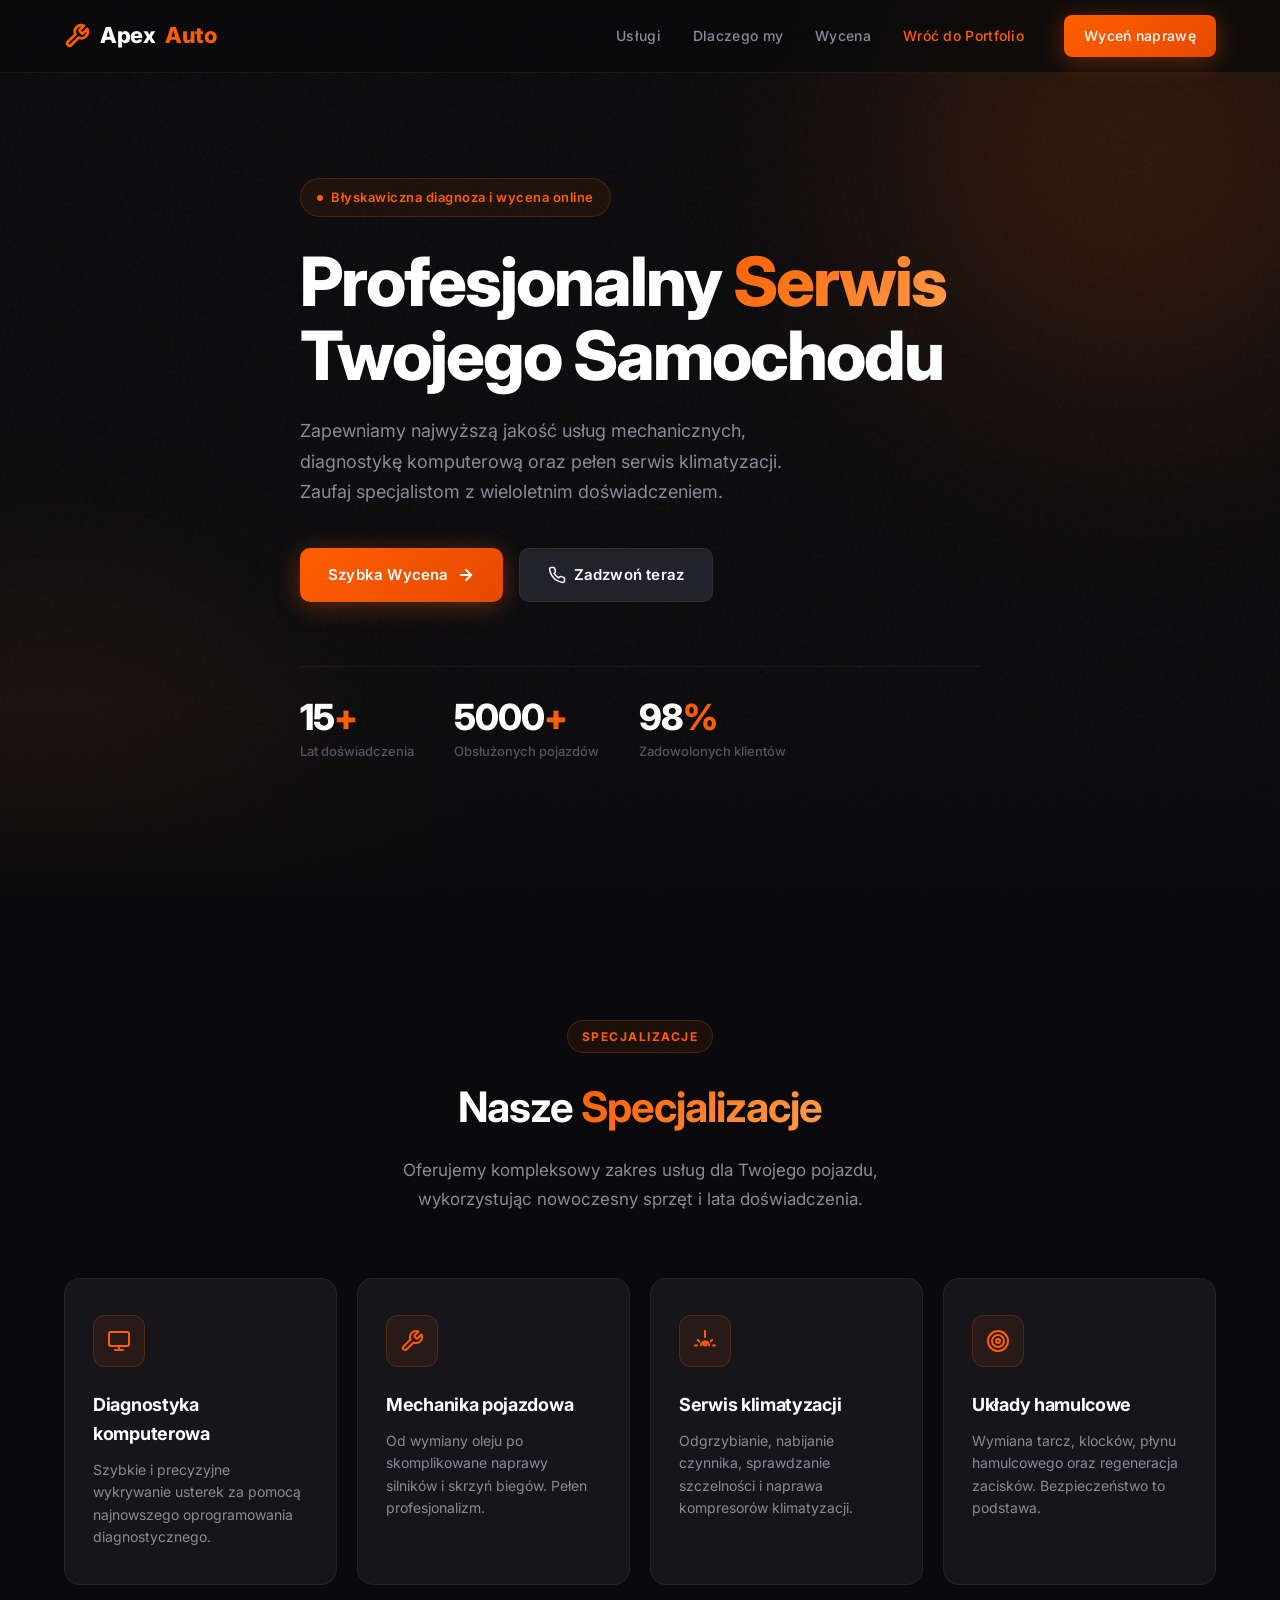
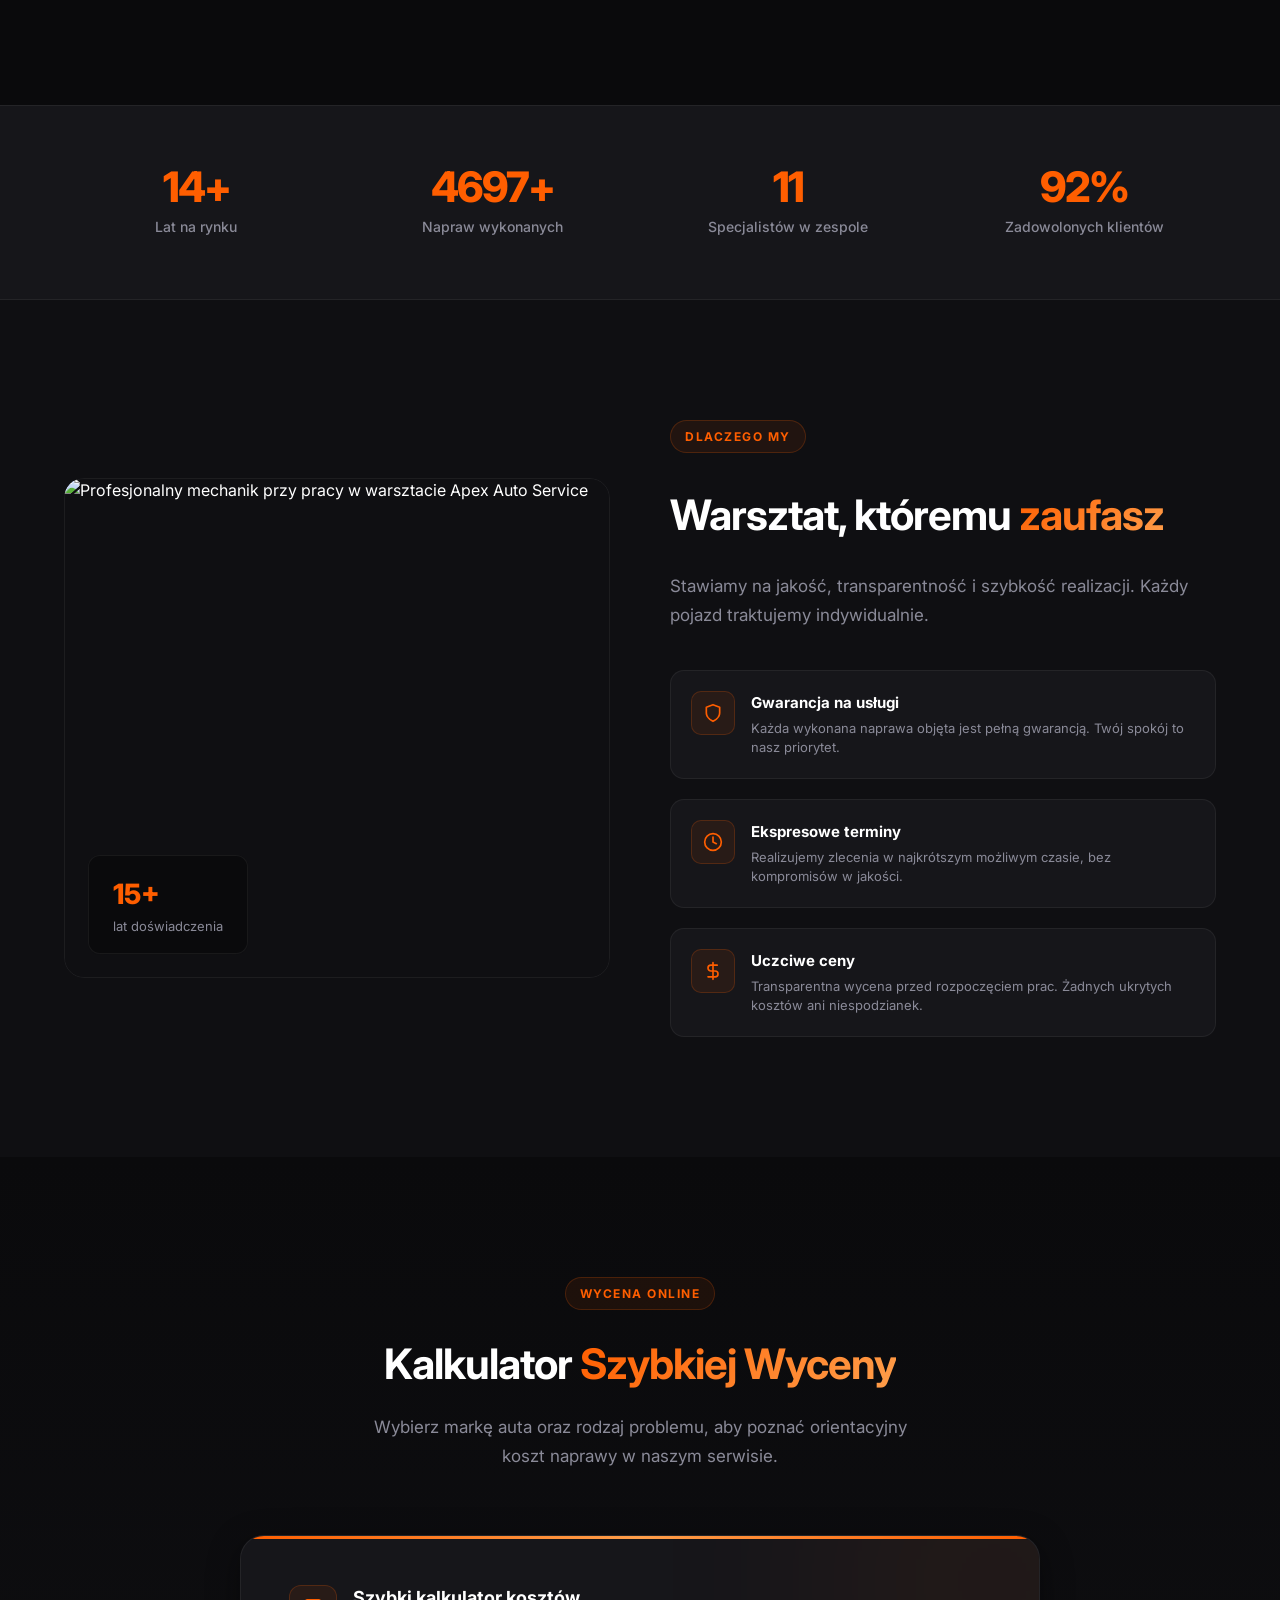
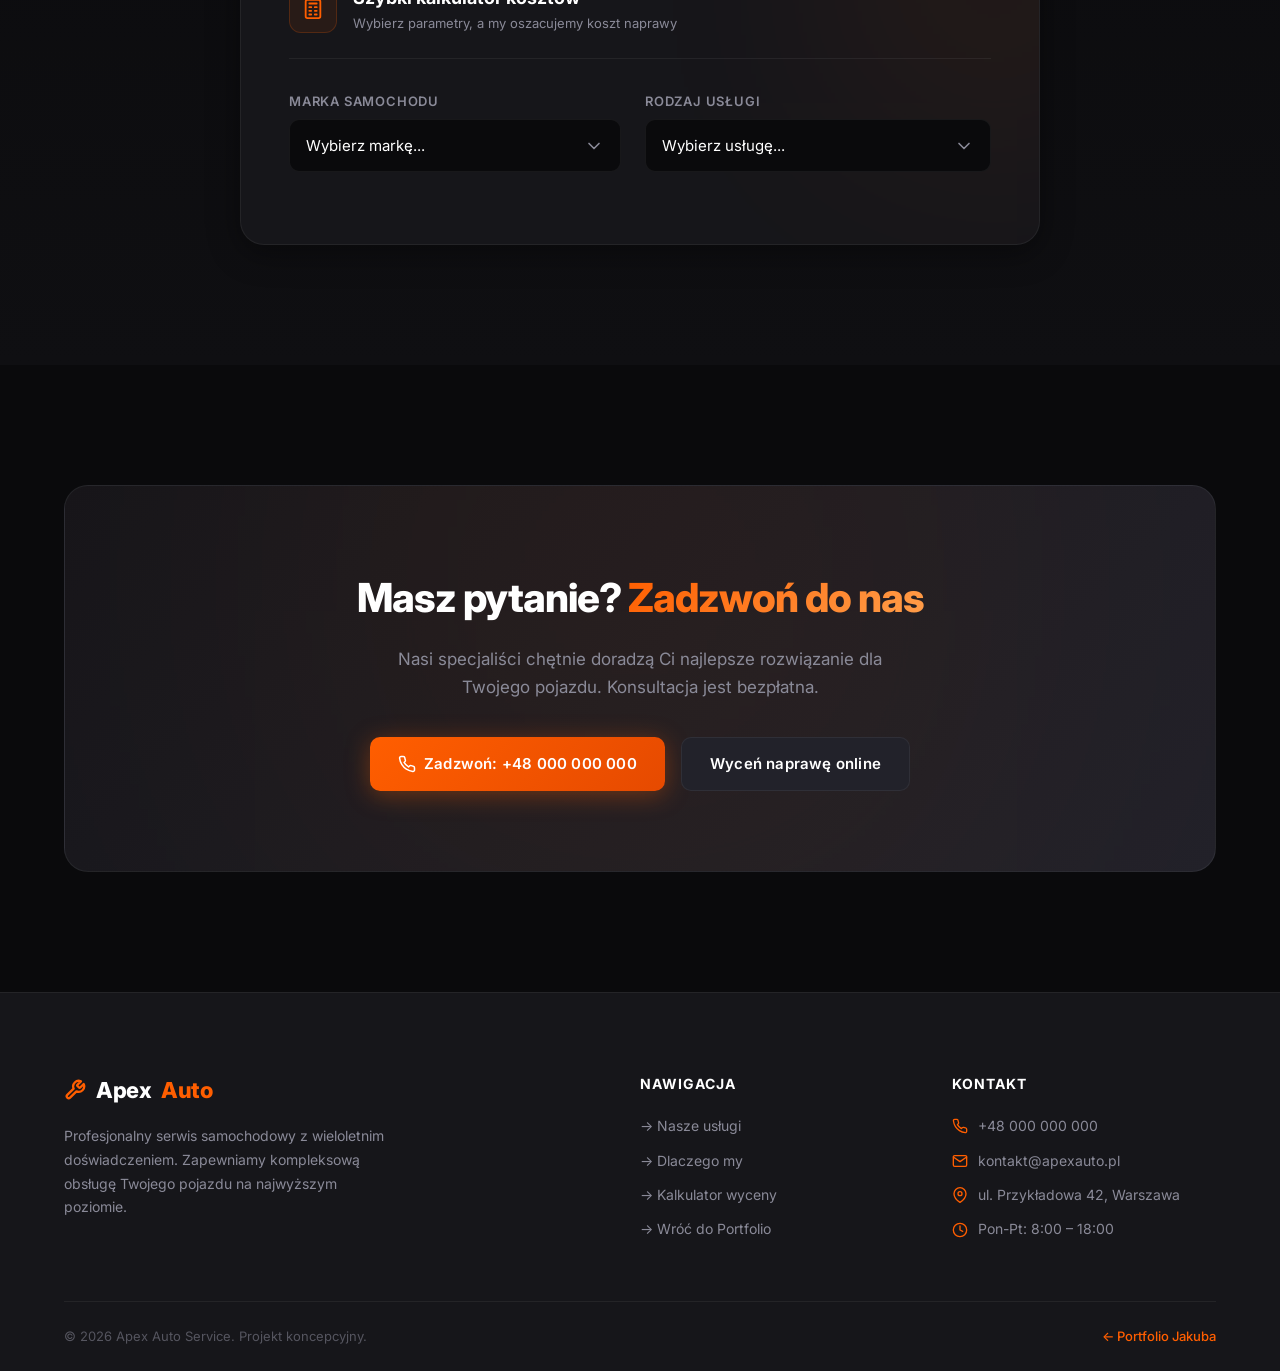
==== apex-auto.html @ ac038659 "perf: fast image loading and scripts optimization" ====
<!DOCTYPE html>
<html lang="pl">
<head>
    <meta charset="UTF-8">
    <meta name="viewport" content="width=device-width, initial-scale=1.0">
    <meta name="description" content="Apex Auto Service — profesjonalny warsztat samochodowy. Diagnostyka komputerowa, mechanika pojazdowa, serwis klimatyzacji i układy hamulcowe. Szybka wycena online.">
    <title>Apex Auto Service | Profesjonalny Serwis Samochodowy</title>
    <link rel="preconnect" href="https://fonts.googleapis.com">
    <link rel="preconnect" href="https://fonts.gstatic.com" crossorigin>
    <link href="https://fonts.googleapis.com/css2?family=Inter:wght@300;400;500;600;700;800&display=swap" rel="stylesheet">
    <style>
        :root {
            --bg-color: #0a0a0c;
            --bg-elevated: #0f0f12;
            --surface-color: #16161a;
            --surface-light: #22222a;
            --surface-lighter: #2a2a34;
            --text-primary: #ffffff;
            --text-secondary: #8a8a98;
            --text-muted: #55555f;
            --accent-color: #ff5e00;
            --accent-hover: #ff7c33;
            --accent-glow: rgba(255, 94, 0, 0.35);
            --accent-subtle: rgba(255, 94, 0, 0.08);
            --accent-border: rgba(255, 94, 0, 0.2);
            --border-color: rgba(255, 255, 255, 0.06);
            --border-hover: rgba(255, 255, 255, 0.12);
            --font-main: 'Inter', sans-serif;
            --transition: all 0.35s cubic-bezier(0.4, 0, 0.2, 1);
            --transition-fast: all 0.2s ease;
            --shadow-card: 0 8px 32px rgba(0,0,0,0.4);
            --shadow-glow: 0 4px 24px var(--accent-glow);
        }

        * {
            margin: 0;
            padding: 0;
            box-sizing: border-box;
        }

        html {
            scroll-behavior: smooth;
        }

        body {
            font-family: var(--font-main);
            background-color: var(--bg-color);
            color: var(--text-primary);
            line-height: 1.6;
            overflow-x: hidden;
        }

        .container {
            max-width: 1200px;
            margin: 0 auto;
            padding: 0 24px;
        }

        /* ═══ NAVIGATION ═══ */
        header {
            position: fixed;
            top: 0;
            left: 0;
            width: 100%;
            padding: 0;
            background: rgba(10, 10, 12, 0.8);
            backdrop-filter: blur(20px);
            -webkit-backdrop-filter: blur(20px);
            z-index: 100;
            border-bottom: 1px solid var(--border-color);
            transition: var(--transition);
        }

        header.scrolled {
            background: rgba(10, 10, 12, 0.95);
            box-shadow: 0 4px 30px rgba(0,0,0,0.3);
        }

        .nav-inner {
            display: flex;
            justify-content: space-between;
            align-items: center;
            height: 72px;
        }

        .logo {
            font-size: 22px;
            font-weight: 800;
            color: var(--text-primary);
            text-decoration: none;
            display: flex;
            align-items: center;
            gap: 10px;
            letter-spacing: -0.5px;
        }
        
        .logo span {
            color: var(--accent-color);
        }

        .nav-links {
            display: flex;
            align-items: center;
            gap: 32px;
            list-style: none;
        }

        .nav-links a {
            text-decoration: none;
            color: var(--text-secondary);
            font-size: 14px;
            font-weight: 500;
            letter-spacing: 0.3px;
            transition: var(--transition-fast);
            position: relative;
        }

        .nav-links a::after {
            content: '';
            position: absolute;
            bottom: -4px;
            left: 0;
            width: 0;
            height: 2px;
            background: var(--accent-color);
            transition: var(--transition-fast);
        }

        .nav-links a:hover {
            color: var(--text-primary);
        }

        .nav-links a:hover::after {
            width: 100%;
        }

        .nav-links .nav-cta {
            color: var(--text-primary);
        }

        .nav-cta-wrap {
            margin-left: 8px;
        }

        /* Hamburger */
        .nav-burger {
            display: none;
            flex-direction: column;
            gap: 5px;
            background: none;
            border: none;
            cursor: pointer;
            padding: 8px;
            z-index: 200;
        }

        .nav-burger span {
            display: block;
            width: 24px;
            height: 2px;
            background: var(--text-primary);
            transition: var(--transition);
            border-radius: 2px;
        }

        .nav-burger.active span:nth-child(1) {
            transform: rotate(45deg) translate(5px, 5px);
        }
        .nav-burger.active span:nth-child(2) {
            opacity: 0;
        }
        .nav-burger.active span:nth-child(3) {
            transform: rotate(-45deg) translate(5px, -5px);
        }

        /* Mobile menu */
        .mobile-menu {
            position: fixed;
            top: 0;
            right: -100%;
            width: 100%;
            height: 100vh;
            background: rgba(10, 10, 12, 0.98);
            backdrop-filter: blur(20px);
            z-index: 150;
            display: flex;
            align-items: center;
            justify-content: center;
            transition: right 0.4s cubic-bezier(0.4, 0, 0.2, 1);
        }

        .mobile-menu.active {
            right: 0;
        }

        .mobile-menu__links {
            list-style: none;
            text-align: center;
            display: flex;
            flex-direction: column;
            gap: 32px;
        }

        .mobile-menu__links a {
            text-decoration: none;
            color: var(--text-primary);
            font-size: 28px;
            font-weight: 600;
            letter-spacing: -0.5px;
            transition: var(--transition-fast);
        }

        .mobile-menu__links a:hover {
            color: var(--accent-color);
        }

        .mobile-menu__links .nav-back {
            font-size: 16px;
            color: var(--accent-color);
            font-weight: 500;
        }

        /* ═══ BUTTONS ═══ */
        .btn {
            display: inline-flex;
            align-items: center;
            justify-content: center;
            padding: 14px 28px;
            font-weight: 600;
            font-size: 15px;
            border-radius: 10px;
            text-decoration: none;
            transition: var(--transition);
            cursor: pointer;
            border: none;
            gap: 8px;
            font-family: var(--font-main);
            letter-spacing: 0.2px;
        }

        .btn-primary {
            background: linear-gradient(135deg, var(--accent-color) 0%, #e64a00 100%);
            color: #fff;
            box-shadow: var(--shadow-glow);
        }

        .btn-primary:hover {
            background: linear-gradient(135deg, var(--accent-hover) 0%, var(--accent-color) 100%);
            transform: translateY(-3px);
            box-shadow: 0 8px 32px var(--accent-glow);
        }

        .btn-secondary {
            background: var(--surface-light);
            color: var(--text-primary);
            border: 1px solid var(--border-color);
        }

        .btn-secondary:hover {
            background: var(--surface-lighter);
            border-color: var(--border-hover);
            transform: translateY(-2px);
        }

        .btn-sm {
            padding: 10px 20px;
            font-size: 13px;
            border-radius: 8px;
        }

        /* ═══ HERO SECTION ═══ */
        .hero {
            position: relative;
            padding: 160px 0 120px;
            min-height: 100vh;
            display: flex;
            align-items: center;
            overflow: hidden;
        }

        .hero-bg {
            position: absolute;
            inset: 0;
            background: url('https://images.unsplash.com/photo-1619642751034-765dfdf7c58e?q=80&w=1920&auto=format&fit=crop') center/cover no-repeat;
            z-index: 0;
        }

        .hero-bg::after {
            content: '';
            position: absolute;
            inset: 0;
            background: linear-gradient(135deg, rgba(10, 10, 12, 0.97) 0%, rgba(10, 10, 12, 0.75) 50%, rgba(10, 10, 12, 0.85) 100%);
        }

        .hero-noise {
            position: absolute;
            inset: 0;
            background-image: url("data:image/svg+xml,%3Csvg viewBox='0 0 256 256' xmlns='http://www.w3.org/2000/svg'%3E%3Cfilter id='noise'%3E%3CfeTurbulence type='fractalNoise' baseFrequency='0.9' numOctaves='4' stitchTiles='stitch'/%3E%3C/filter%3E%3Crect width='100%25' height='100%25' filter='url(%23noise)' opacity='0.03'/%3E%3C/svg%3E");
            z-index: 1;
            pointer-events: none;
        }

        .hero::after {
            content: '';
            position: absolute;
            bottom: 0;
            left: 0;
            width: 100%;
            height: 200px;
            background: linear-gradient(to top, var(--bg-color), transparent);
            z-index: 2;
        }

        .hero-glow {
            position: absolute;
            width: 500px;
            height: 500px;
            border-radius: 50%;
            filter: blur(120px);
            opacity: 0.15;
            z-index: 1;
            pointer-events: none;
        }

        .hero-glow--1 {
            background: var(--accent-color);
            top: -100px;
            right: -100px;
        }

        .hero-glow--2 {
            background: #ff8c42;
            bottom: -200px;
            left: -200px;
            opacity: 0.08;
        }

        .hero-content {
            position: relative;
            z-index: 3;
            max-width: 680px;
        }

        .hero-badge {
            display: inline-flex;
            align-items: center;
            gap: 8px;
            padding: 8px 16px;
            background: var(--accent-subtle);
            color: var(--accent-color);
            border: 1px solid var(--accent-border);
            border-radius: 100px;
            font-size: 13px;
            font-weight: 600;
            margin-bottom: 28px;
            letter-spacing: 0.5px;
        }

        .hero-badge-dot {
            width: 6px;
            height: 6px;
            background: var(--accent-color);
            border-radius: 50%;
            animation: pulse-dot 2s ease-in-out infinite;
        }

        @keyframes pulse-dot {
            0%, 100% { opacity: 1; box-shadow: 0 0 0 0 var(--accent-glow); }
            50% { opacity: 0.7; box-shadow: 0 0 0 6px transparent; }
        }

        .hero-title {
            font-size: clamp(42px, 5.5vw, 68px);
            font-weight: 800;
            line-height: 1.08;
            margin-bottom: 24px;
            letter-spacing: -2px;
        }

        .hero-title span {
            background: linear-gradient(135deg, var(--accent-color), #ff9e4a);
            -webkit-background-clip: text;
            -webkit-text-fill-color: transparent;
            background-clip: text;
        }

        .hero-desc {
            font-size: 18px;
            color: var(--text-secondary);
            margin-bottom: 40px;
            max-width: 520px;
            line-height: 1.7;
        }

        .hero-actions {
            display: flex;
            gap: 16px;
            flex-wrap: wrap;
        }

        .hero-stats {
            display: flex;
            gap: 40px;
            margin-top: 64px;
            padding-top: 32px;
            border-top: 1px solid var(--border-color);
        }

        .hero-stat {
            display: flex;
            flex-direction: column;
        }

        .hero-stat-number {
            font-size: 36px;
            font-weight: 800;
            color: var(--text-primary);
            letter-spacing: -1px;
            line-height: 1;
        }

        .hero-stat-number .accent {
            color: var(--accent-color);
        }

        .hero-stat-label {
            font-size: 13px;
            color: var(--text-muted);
            margin-top: 6px;
            font-weight: 500;
        }

        /* ═══ SECTION COMMON ═══ */
        .section {
            padding: 120px 0;
            position: relative;
        }

        .section-header {
            text-align: center;
            margin-bottom: 64px;
        }

        .section-tag {
            display: inline-block;
            padding: 6px 14px;
            background: var(--accent-subtle);
            color: var(--accent-color);
            border: 1px solid var(--accent-border);
            border-radius: 100px;
            font-size: 12px;
            font-weight: 700;
            letter-spacing: 1.5px;
            text-transform: uppercase;
            margin-bottom: 20px;
        }

        .section-title {
            font-size: clamp(28px, 3.5vw, 42px);
            font-weight: 700;
            margin-bottom: 16px;
            letter-spacing: -1px;
        }
        
        .section-title span {
            background: linear-gradient(135deg, var(--accent-color), #ff9e4a);
            -webkit-background-clip: text;
            -webkit-text-fill-color: transparent;
            background-clip: text;
        }

        .section-desc {
            color: var(--text-secondary);
            font-size: 17px;
            max-width: 560px;
            margin: 0 auto;
            line-height: 1.7;
        }

        /* ═══ SERVICES / SPECIALIZATIONS ═══ */
        .services {
            background: var(--bg-color);
        }

        .services-grid {
            display: grid;
            grid-template-columns: repeat(4, 1fr);
            gap: 20px;
        }

        .service-card {
            background: var(--surface-color);
            border: 1px solid var(--border-color);
            border-radius: 16px;
            padding: 36px 28px;
            transition: var(--transition);
            position: relative;
            overflow: hidden;
        }

        .service-card::before {
            content: '';
            position: absolute;
            top: 0;
            left: 0;
            width: 100%;
            height: 3px;
            background: linear-gradient(90deg, var(--accent-color), #ff9e4a);
            transform: scaleX(0);
            transform-origin: left;
            transition: var(--transition);
        }

        .service-card::after {
            content: '';
            position: absolute;
            top: -60px;
            right: -60px;
            width: 120px;
            height: 120px;
            background: var(--accent-color);
            filter: blur(80px);
            opacity: 0;
            transition: var(--transition);
        }

        .service-card:hover {
            transform: translateY(-6px);
            border-color: var(--accent-border);
            box-shadow: var(--shadow-card);
        }

        .service-card:hover::before {
            transform: scaleX(1);
        }

        .service-card:hover::after {
            opacity: 0.1;
        }

        .service-icon {
            width: 52px;
            height: 52px;
            background: var(--accent-subtle);
            border: 1px solid var(--accent-border);
            border-radius: 12px;
            display: flex;
            align-items: center;
            justify-content: center;
            margin-bottom: 24px;
            color: var(--accent-color);
            transition: var(--transition);
        }

        .service-card:hover .service-icon {
            background: var(--accent-color);
            color: #fff;
            border-color: var(--accent-color);
        }

        .service-card-title {
            font-size: 18px;
            font-weight: 700;
            margin-bottom: 10px;
            letter-spacing: -0.3px;
        }

        .service-card-desc {
            color: var(--text-secondary);
            font-size: 14px;
            line-height: 1.6;
        }

        /* ═══ WHY US / TRUST SECTION ═══ */
        .why-us {
            background: var(--bg-elevated);
        }

        .why-grid {
            display: grid;
            grid-template-columns: 1fr 1fr;
            gap: 60px;
            align-items: center;
        }

        .why-image {
            position: relative;
            border-radius: 20px;
            overflow: hidden;
        }

        .why-image img {
            width: 100%;
            height: 500px;
            object-fit: cover;
            border-radius: 20px;
            display: block;
        }

        .why-image::after {
            content: '';
            position: absolute;
            inset: 0;
            border-radius: 20px;
            border: 1px solid var(--border-color);
            pointer-events: none;
        }

        .why-image-badge {
            position: absolute;
            bottom: 24px;
            left: 24px;
            background: rgba(10, 10, 12, 0.85);
            backdrop-filter: blur(12px);
            padding: 16px 24px;
            border-radius: 12px;
            border: 1px solid var(--border-color);
        }

        .why-image-badge-number {
            font-size: 28px;
            font-weight: 800;
            color: var(--accent-color);
        }

        .why-image-badge-text {
            font-size: 13px;
            color: var(--text-secondary);
        }

        .why-content {
            display: flex;
            flex-direction: column;
            gap: 8px;
        }

        .why-content .section-tag {
            align-self: flex-start;
        }

        .why-content .section-title {
            text-align: left;
        }

        .why-content .section-desc {
            text-align: left;
            margin: 0 0 32px 0;
        }

        .why-features {
            display: flex;
            flex-direction: column;
            gap: 20px;
        }

        .why-feature {
            display: flex;
            gap: 16px;
            align-items: flex-start;
            padding: 20px;
            background: var(--surface-color);
            border: 1px solid var(--border-color);
            border-radius: 14px;
            transition: var(--transition);
        }

        .why-feature:hover {
            border-color: var(--accent-border);
            transform: translateX(4px);
        }

        .why-feature-icon {
            flex-shrink: 0;
            width: 44px;
            height: 44px;
            background: var(--accent-subtle);
            border: 1px solid var(--accent-border);
            border-radius: 10px;
            display: flex;
            align-items: center;
            justify-content: center;
            color: var(--accent-color);
        }

        .why-feature-text h4 {
            font-size: 15px;
            font-weight: 700;
            margin-bottom: 4px;
        }

        .why-feature-text p {
            font-size: 13px;
            color: var(--text-secondary);
            line-height: 1.5;
        }

        /* ═══ STATS BAR ═══ */
        .stats-bar {
            padding: 60px 0;
            background: var(--surface-color);
            border-top: 1px solid var(--border-color);
            border-bottom: 1px solid var(--border-color);
        }

        .stats-grid {
            display: grid;
            grid-template-columns: repeat(4, 1fr);
            gap: 32px;
            text-align: center;
        }

        .stat-item {
            display: flex;
            flex-direction: column;
            align-items: center;
        }

        .stat-number {
            font-size: 42px;
            font-weight: 800;
            color: var(--accent-color);
            letter-spacing: -2px;
            line-height: 1;
            margin-bottom: 8px;
        }

        .stat-label {
            font-size: 14px;
            color: var(--text-secondary);
            font-weight: 500;
        }

        /* ═══ CALCULATOR ═══ */
        .calculator-section {
            background: linear-gradient(180deg, var(--bg-color) 0%, var(--bg-elevated) 100%);
        }

        .calculator-wrapper {
            background: var(--surface-color);
            border: 1px solid var(--border-color);
            border-radius: 24px;
            padding: 48px;
            max-width: 800px;
            margin: 0 auto;
            box-shadow: var(--shadow-card);
            position: relative;
            overflow: hidden;
        }

        .calculator-wrapper::before {
            content: '';
            position: absolute;
            top: 0;
            left: 0;
            width: 100%;
            height: 3px;
            background: linear-gradient(90deg, var(--accent-color), #ff9e4a, var(--accent-color));
        }

        .calculator-wrapper::after {
            content: '';
            position: absolute;
            top: -80px;
            right: -80px;
            width: 250px;
            height: 250px;
            background: var(--accent-color);
            filter: blur(130px);
            opacity: 0.1;
            z-index: 0;
            pointer-events: none;
        }

        .calculator-content {
            position: relative;
            z-index: 1;
        }

        .calc-header {
            display: flex;
            align-items: center;
            gap: 16px;
            margin-bottom: 32px;
            padding-bottom: 24px;
            border-bottom: 1px solid var(--border-color);
        }

        .calc-header-icon {
            width: 48px;
            height: 48px;
            background: var(--accent-subtle);
            border: 1px solid var(--accent-border);
            border-radius: 12px;
            display: flex;
            align-items: center;
            justify-content: center;
            color: var(--accent-color);
        }

        .calc-header-text h3 {
            font-size: 18px;
            font-weight: 700;
        }

        .calc-header-text p {
            font-size: 13px;
            color: var(--text-secondary);
        }

        .form-row {
            display: grid;
            grid-template-columns: 1fr 1fr;
            gap: 24px;
            margin-bottom: 24px;
        }

        .form-group {
            display: flex;
            flex-direction: column;
            gap: 8px;
        }

        .form-label {
            font-size: 13px;
            font-weight: 600;
            color: var(--text-secondary);
            text-transform: uppercase;
            letter-spacing: 0.8px;
        }

        .form-select {
            appearance: none;
            background: var(--bg-color);
            border: 1px solid var(--border-color);
            color: var(--text-primary);
            padding: 16px;
            border-radius: 10px;
            font-size: 15px;
            font-family: var(--font-main);
            outline: none;
            transition: var(--transition);
            cursor: pointer;
            background-image: url("data:image/svg+xml,%3Csvg xmlns='http://www.w3.org/2000/svg' width='20' height='20' viewBox='0 0 24 24' fill='none' stroke='%238a8a98' stroke-width='2' stroke-linecap='round' stroke-linejoin='round'%3E%3Cpolyline points='6 9 12 15 18 9'%3E%3C/polyline%3E%3C/svg%3E");
            background-repeat: no-repeat;
            background-position: right 16px center;
        }

        .form-select:focus {
            border-color: var(--accent-color);
            box-shadow: 0 0 0 3px rgba(255, 94, 0, 0.15);
        }

        .form-select:hover {
            border-color: var(--border-hover);
        }

        .calc-result {
            margin-top: 32px;
            padding: 28px;
            background: var(--accent-subtle);
            border: 1px solid var(--accent-border);
            border-radius: 16px;
            text-align: center;
            transition: var(--transition);
            animation: result-in 0.4s ease;
        }

        @keyframes result-in {
            from { opacity: 0; transform: translateY(10px); }
            to { opacity: 1; transform: translateY(0); }
        }

        .calc-price {
            font-size: 32px;
            font-weight: 800;
            background: linear-gradient(135deg, var(--accent-color), #ff9e4a);
            -webkit-background-clip: text;
            -webkit-text-fill-color: transparent;
            background-clip: text;
            margin-bottom: 8px;
            letter-spacing: -1px;
        }

        .calc-note {
            font-size: 13px;
            color: var(--text-secondary);
            margin-bottom: 24px;
            line-height: 1.5;
        }

        /* ═══ CTA SECTION ═══ */
        .cta-section {
            padding: 120px 0;
            background: var(--bg-color);
            position: relative;
            overflow: hidden;
        }

        .cta-inner {
            background: linear-gradient(135deg, var(--surface-color) 0%, var(--surface-light) 100%);
            border: 1px solid var(--border-color);
            border-radius: 24px;
            padding: 80px 48px;
            text-align: center;
            position: relative;
            overflow: hidden;
        }

        .cta-inner::before {
            content: '';
            position: absolute;
            top: -200px;
            left: 50%;
            transform: translateX(-50%);
            width: 600px;
            height: 600px;
            background: var(--accent-color);
            filter: blur(200px);
            opacity: 0.08;
        }

        .cta-inner h2 {
            font-size: clamp(28px, 3.5vw, 40px);
            font-weight: 800;
            margin-bottom: 16px;
            position: relative;
            letter-spacing: -1px;
        }

        .cta-inner h2 span {
            background: linear-gradient(135deg, var(--accent-color), #ff9e4a);
            -webkit-background-clip: text;
            -webkit-text-fill-color: transparent;
            background-clip: text;
        }

        .cta-inner p {
            color: var(--text-secondary);
            font-size: 17px;
            max-width: 500px;
            margin: 0 auto 36px;
            position: relative;
        }

        .cta-actions {
            display: flex;
            gap: 16px;
            justify-content: center;
            position: relative;
        }

        /* ═══ MODAL ═══ */
        .modal-overlay {
            position: fixed;
            top: 0;
            left: 0;
            width: 100%;
            height: 100%;
            background: rgba(0,0,0,0.85);
            backdrop-filter: blur(8px);
            -webkit-backdrop-filter: blur(8px);
            z-index: 1000;
            display: flex;
            align-items: center;
            justify-content: center;
            opacity: 0;
            visibility: hidden;
            transition: var(--transition);
            padding: 24px;
        }

        .modal-overlay.active {
            opacity: 1;
            visibility: visible;
        }

        .modal {
            background: var(--surface-color);
            padding: 0;
            border-radius: 20px;
            border: 1px solid var(--border-color);
            max-width: 440px;
            width: 100%;
            text-align: center;
            transform: translateY(30px) scale(0.95);
            transition: var(--transition);
            overflow: hidden;
            box-shadow: 0 24px 48px rgba(0,0,0,0.5);
        }

        .modal-overlay.active .modal {
            transform: translateY(0) scale(1);
        }

        .modal-image {
            width: 100%;
            height: 200px;
            object-fit: cover;
            display: block;
        }

        .modal-body {
            padding: 36px 32px;
        }

        .modal-icon {
            width: 64px;
            height: 64px;
            background: linear-gradient(135deg, var(--accent-color), #ff9e4a);
            border-radius: 50%;
            display: flex;
            align-items: center;
            justify-content: center;
            margin: -52px auto 24px;
            color: #fff;
            box-shadow: 0 4px 20px var(--accent-glow);
            position: relative;
            z-index: 2;
            border: 4px solid var(--surface-color);
        }

        .modal-title {
            font-size: 24px;
            font-weight: 700;
            margin-bottom: 12px;
            letter-spacing: -0.5px;
        }

        .modal-desc {
            color: var(--text-secondary);
            margin-bottom: 28px;
            font-size: 15px;
            line-height: 1.6;
        }

        /* ═══ FOOTER ═══ */
        footer {
            padding: 80px 0 0;
            background: var(--surface-color);
            border-top: 1px solid var(--border-color);
        }

        .footer-grid {
            display: grid;
            grid-template-columns: 2fr 1fr 1fr;
            gap: 48px;
            padding-bottom: 48px;
            border-bottom: 1px solid var(--border-color);
        }

        .footer-brand .logo {
            margin-bottom: 16px;
        }

        .footer-brand-desc {
            color: var(--text-secondary);
            font-size: 14px;
            line-height: 1.7;
            max-width: 320px;
        }

        .footer-col-title {
            font-size: 14px;
            font-weight: 700;
            text-transform: uppercase;
            letter-spacing: 1px;
            margin-bottom: 20px;
            color: var(--text-primary);
        }

        .footer-links {
            display: flex;
            flex-direction: column;
            gap: 12px;
        }

        .footer-links a {
            color: var(--text-secondary);
            text-decoration: none;
            font-size: 14px;
            transition: var(--transition-fast);
            display: flex;
            align-items: center;
            gap: 6px;
        }

        .footer-links a:hover {
            color: var(--accent-color);
            transform: translateX(4px);
        }

        .footer-contact-item {
            display: flex;
            align-items: center;
            gap: 10px;
            color: var(--text-secondary);
            font-size: 14px;
            margin-bottom: 12px;
        }

        .footer-contact-item svg {
            color: var(--accent-color);
            flex-shrink: 0;
        }

        .footer-bottom {
            padding: 24px 0;
            display: flex;
            justify-content: space-between;
            align-items: center;
            color: var(--text-muted);
            font-size: 13px;
        }

        .footer-back a {
            color: var(--accent-color);
            text-decoration: none;
            font-weight: 500;
            transition: var(--transition-fast);
        }

        .footer-back a:hover {
            color: var(--accent-hover);
        }

        /* ═══ SCROLL ANIMATIONS ═══ */
        .animate-on-scroll {
            opacity: 0;
            transform: translateY(30px);
            transition: opacity 0.7s ease, transform 0.7s ease;
        }

        .animate-on-scroll.visible {
            opacity: 1;
            transform: translateY(0);
        }

        .animate-delay-1 { transition-delay: 0.1s; }
        .animate-delay-2 { transition-delay: 0.2s; }
        .animate-delay-3 { transition-delay: 0.3s; }
        .animate-delay-4 { transition-delay: 0.4s; }

        /* Hero specific entrance */
        .hero-content > * {
            opacity: 0;
            transform: translateY(20px);
            animation: hero-entrance 0.8s ease forwards;
        }

        .hero-content > *:nth-child(1) { animation-delay: 0.1s; }
        .hero-content > *:nth-child(2) { animation-delay: 0.25s; }
        .hero-content > *:nth-child(3) { animation-delay: 0.4s; }
        .hero-content > *:nth-child(4) { animation-delay: 0.55s; }
        .hero-content > *:nth-child(5) { animation-delay: 0.7s; }

        @keyframes hero-entrance {
            to { opacity: 1; transform: translateY(0); }
        }

        /* ═══ RESPONSIVE ═══ */
        @media (max-width: 1024px) {
            .services-grid {
                grid-template-columns: repeat(2, 1fr);
            }
            .why-grid {
                grid-template-columns: 1fr;
                gap: 40px;
            }
            .why-image {
                order: -1;
            }
            .why-image img {
                height: 350px;
            }
            .stats-grid {
                grid-template-columns: repeat(2, 1fr);
                gap: 40px;
            }
            .footer-grid {
                grid-template-columns: 1fr 1fr;
            }
        }

        @media (max-width: 768px) {
            .nav-links { display: none; }
            .nav-burger { display: flex; }

            .hero { padding: 140px 0 80px; }
            .hero-title { letter-spacing: -1px; }
            .hero-actions { flex-direction: column; }
            .hero-actions .btn { width: 100%; }
            .hero-stats { 
                flex-direction: column; 
                gap: 24px; 
            }

            .section { padding: 80px 0; }

            .services-grid { grid-template-columns: 1fr; }

            .form-row { grid-template-columns: 1fr; gap: 16px; }
            .calculator-wrapper { padding: 32px 20px; }

            .cta-inner { padding: 48px 24px; }
            .cta-actions { flex-direction: column; }
            .cta-actions .btn { width: 100%; }

            .footer-grid { grid-template-columns: 1fr; gap: 32px; }
            .footer-bottom { flex-direction: column; gap: 8px; text-align: center; }

            .stats-grid {
                grid-template-columns: 1fr 1fr;
                gap: 24px;
            }
            .stat-number { font-size: 32px; }
        }

        @media (max-width: 480px) {
            .hero-title { font-size: 36px; }
            .section-title { font-size: 28px; }
            .modal { margin: 16px; }
        }
    </style>
</head>
<body>

    <!-- Header -->
    <header id="mainHeader">
        <div class="container nav-inner">
            <a href="#" class="logo">
                <svg width="26" height="26" viewBox="0 0 24 24" fill="none" stroke="var(--accent-color)" stroke-width="2.5" stroke-linecap="round" stroke-linejoin="round">
                    <path d="M14.7 6.3a1 1 0 0 0 0 1.4l1.6 1.6a1 1 0 0 0 1.4 0l3.77-3.77a6 6 0 0 1-7.94 7.94l-6.91 6.91a2.12 2.12 0 0 1-3-3l6.91-6.91a6 6 0 0 1 7.94-7.94l-3.76 3.76z"></path>
                </svg>
                Apex <span>Auto</span>
            </a>

            <ul class="nav-links">
                <li><a href="#uslugi">Usługi</a></li>
                <li><a href="#dlaczego-my">Dlaczego my</a></li>
                <li><a href="#kalkulator">Wycena</a></li>
                <li><a href="index.html" style="color: var(--accent-color);">Wróć do Portfolio</a></li>
                <li class="nav-cta-wrap">
                    <a href="#kalkulator" class="btn btn-primary btn-sm nav-cta">Wyceń naprawę</a>
                </li>
            </ul>

            <button class="nav-burger" id="navBurger" aria-label="Menu">
                <span></span>
                <span></span>
                <span></span>
            </button>
        </div>
    </header>

    <!-- Mobile Menu -->
    <div class="mobile-menu" id="mobileMenu">
        <ul class="mobile-menu__links">
            <li><a href="#uslugi" class="mobile-link">Usługi</a></li>
            <li><a href="#dlaczego-my" class="mobile-link">Dlaczego my</a></li>
            <li><a href="#kalkulator" class="mobile-link">Wycena</a></li>
            <li><a href="index.html" class="nav-back">← Wróć do Portfolio</a></li>
        </ul>
    </div>

    <!-- Hero -->
    <section class="hero" id="hero">
        <div class="hero-bg"></div>
        <div class="hero-noise"></div>
        <div class="hero-glow hero-glow--1"></div>
        <div class="hero-glow hero-glow--2"></div>
        <div class="container">
            <div class="hero-content">
                <div class="hero-badge">
                    <span class="hero-badge-dot"></span>
                    Błyskawiczna diagnoza i wycena online
                </div>
                <h1 class="hero-title">Profesjonalny <span>Serwis</span> Twojego Samochodu</h1>
                <p class="hero-desc">Zapewniamy najwyższą jakość usług mechanicznych, diagnostykę komputerową oraz pełen serwis klimatyzacji. Zaufaj specjalistom z wieloletnim doświadczeniem.</p>
                <div class="hero-actions">
                    <a href="#kalkulator" class="btn btn-primary">
                        Szybka Wycena
                        <svg width="18" height="18" viewBox="0 0 24 24" fill="none" stroke="currentColor" stroke-width="2.5" stroke-linecap="round" stroke-linejoin="round"><line x1="5" y1="12" x2="19" y2="12"></line><polyline points="12 5 19 12 12 19"></polyline></svg>
                    </a>
                    <a href="tel:+48000000000" class="btn btn-secondary">
                        <svg width="18" height="18" viewBox="0 0 24 24" fill="none" stroke="currentColor" stroke-width="2" stroke-linecap="round" stroke-linejoin="round"><path d="M22 16.92v3a2 2 0 0 1-2.18 2 19.79 19.79 0 0 1-8.63-3.07 19.5 19.5 0 0 1-6-6 19.79 19.79 0 0 1-3.07-8.67A2 2 0 0 1 4.11 2h3a2 2 0 0 1 2 1.72 12.84 12.84 0 0 0 .7 2.81 2 2 0 0 1-.45 2.11L8.09 9.91a16 16 0 0 0 6 6l1.27-1.27a2 2 0 0 1 2.11-.45 12.84 12.84 0 0 0 2.81.7A2 2 0 0 1 22 16.92z"></path></svg>
                        Zadzwoń teraz
                    </a>
                </div>
                <div class="hero-stats">
                    <div class="hero-stat">
                        <div class="hero-stat-number"><span class="counter" data-target="15">0</span><span class="accent">+</span></div>
                        <div class="hero-stat-label">Lat doświadczenia</div>
                    </div>
                    <div class="hero-stat">
                        <div class="hero-stat-number"><span class="counter" data-target="5000">0</span><span class="accent">+</span></div>
                        <div class="hero-stat-label">Obsłużonych pojazdów</div>
                    </div>
                    <div class="hero-stat">
                        <div class="hero-stat-number"><span class="counter" data-target="98">0</span><span class="accent">%</span></div>
                        <div class="hero-stat-label">Zadowolonych klientów</div>
                    </div>
                </div>
            </div>
        </div>
    </section>

    <!-- Services -->
    <section class="section services" id="uslugi">
        <div class="container">
            <div class="section-header animate-on-scroll">
                <div class="section-tag">Specjalizacje</div>
                <h2 class="section-title">Nasze <span>Specjalizacje</span></h2>
                <p class="section-desc">Oferujemy kompleksowy zakres usług dla Twojego pojazdu, wykorzystując nowoczesny sprzęt i lata doświadczenia.</p>
            </div>
            <div class="services-grid">
                <div class="service-card animate-on-scroll animate-delay-1">
                    <div class="service-icon">
                        <svg width="24" height="24" viewBox="0 0 24 24" fill="none" stroke="currentColor" stroke-width="2" stroke-linecap="round" stroke-linejoin="round"><rect x="2" y="3" width="20" height="14" rx="2" ry="2"></rect><line x1="8" y1="21" x2="16" y2="21"></line><line x1="12" y1="17" x2="12" y2="21"></line></svg>
                    </div>
                    <h3 class="service-card-title">Diagnostyka komputerowa</h3>
                    <p class="service-card-desc">Szybkie i precyzyjne wykrywanie usterek za pomocą najnowszego oprogramowania diagnostycznego.</p>
                </div>
                <div class="service-card animate-on-scroll animate-delay-2">
                    <div class="service-icon">
                        <svg width="24" height="24" viewBox="0 0 24 24" fill="none" stroke="currentColor" stroke-width="2" stroke-linecap="round" stroke-linejoin="round"><path d="M14.7 6.3a1 1 0 0 0 0 1.4l1.6 1.6a1 1 0 0 0 1.4 0l3.77-3.77a6 6 0 0 1-7.94 7.94l-6.91 6.91a2.12 2.12 0 0 1-3-3l6.91-6.91a6 6 0 0 1 7.94-7.94l-3.76 3.76z"></path></svg>
                    </div>
                    <h3 class="service-card-title">Mechanika pojazdowa</h3>
                    <p class="service-card-desc">Od wymiany oleju po skomplikowane naprawy silników i skrzyń biegów. Pełen profesjonalizm.</p>
                </div>
                <div class="service-card animate-on-scroll animate-delay-3">
                    <div class="service-icon">
                        <svg width="24" height="24" viewBox="0 0 24 24" fill="none" stroke="currentColor" stroke-width="2" stroke-linecap="round" stroke-linejoin="round"><path d="M8 16.5a4 4 0 1 1 8 0" /><path d="M12 8V2" /><path d="M4.93 10.93l1.41 1.41" /><path d="M2 16.5h2" /><path d="M20 16.5h2" /><path d="M17.66 12.34l1.41-1.41" /><path d="M12 16.5a1.5 1.5 0 1 0 0-3 1.5 1.5 0 0 0 0 3Z" /></svg>
                    </div>
                    <h3 class="service-card-title">Serwis klimatyzacji</h3>
                    <p class="service-card-desc">Odgrzybianie, nabijanie czynnika, sprawdzanie szczelności i naprawa kompresorów klimatyzacji.</p>
                </div>
                <div class="service-card animate-on-scroll animate-delay-4">
                    <div class="service-icon">
                        <svg width="24" height="24" viewBox="0 0 24 24" fill="none" stroke="currentColor" stroke-width="2" stroke-linecap="round" stroke-linejoin="round"><circle cx="12" cy="12" r="10"></circle><circle cx="12" cy="12" r="6"></circle><circle cx="12" cy="12" r="2"></circle></svg>
                    </div>
                    <h3 class="service-card-title">Układy hamulcowe</h3>
                    <p class="service-card-desc">Wymiana tarcz, klocków, płynu hamulcowego oraz regeneracja zacisków. Bezpieczeństwo to podstawa.</p>
                </div>
            </div>
        </div>
    </section>

    <!-- Stats Bar -->
    <div class="stats-bar">
        <div class="container">
            <div class="stats-grid">
                <div class="stat-item animate-on-scroll animate-delay-1">
                    <div class="stat-number"><span class="counter" data-target="15">0</span>+</div>
                    <div class="stat-label">Lat na rynku</div>
                </div>
                <div class="stat-item animate-on-scroll animate-delay-2">
                    <div class="stat-number"><span class="counter" data-target="5000">0</span>+</div>
                    <div class="stat-label">Napraw wykonanych</div>
                </div>
                <div class="stat-item animate-on-scroll animate-delay-3">
                    <div class="stat-number"><span class="counter" data-target="12">0</span></div>
                    <div class="stat-label">Specjalistów w zespole</div>
                </div>
                <div class="stat-item animate-on-scroll animate-delay-4">
                    <div class="stat-number"><span class="counter" data-target="98">0</span>%</div>
                    <div class="stat-label">Zadowolonych klientów</div>
                </div>
            </div>
        </div>
    </div>

    <!-- Why Us -->
    <section class="section why-us" id="dlaczego-my">
        <div class="container">
            <div class="why-grid">
                <div class="why-image animate-on-scroll">
                    <img src="https://images.unsplash.com/photo-1625047509248-ec889cbff17f?q=80&w=1200&auto=format&fit=crop" alt="Profesjonalny mechanik przy pracy w warsztacie Apex Auto Service" loading="lazy">
                    <div class="why-image-badge">
                        <div class="why-image-badge-number">15+</div>
                        <div class="why-image-badge-text">lat doświadczenia</div>
                    </div>
                </div>
                <div class="why-content animate-on-scroll animate-delay-2">
                    <div class="section-tag">Dlaczego my</div>
                    <h2 class="section-title">Warsztat, któremu <span>zaufasz</span></h2>
                    <p class="section-desc">Stawiamy na jakość, transparentność i szybkość realizacji. Każdy pojazd traktujemy indywidualnie.</p>
                    <div class="why-features">
                        <div class="why-feature">
                            <div class="why-feature-icon">
                                <svg width="20" height="20" viewBox="0 0 24 24" fill="none" stroke="currentColor" stroke-width="2" stroke-linecap="round" stroke-linejoin="round"><path d="M12 22s8-4 8-10V5l-8-3-8 3v7c0 6 8 10 8 10z"></path></svg>
                            </div>
                            <div class="why-feature-text">
                                <h4>Gwarancja na usługi</h4>
                                <p>Każda wykonana naprawa objęta jest pełną gwarancją. Twój spokój to nasz priorytet.</p>
                            </div>
                        </div>
                        <div class="why-feature">
                            <div class="why-feature-icon">
                                <svg width="20" height="20" viewBox="0 0 24 24" fill="none" stroke="currentColor" stroke-width="2" stroke-linecap="round" stroke-linejoin="round"><circle cx="12" cy="12" r="10"></circle><polyline points="12 6 12 12 16 14"></polyline></svg>
                            </div>
                            <div class="why-feature-text">
                                <h4>Ekspresowe terminy</h4>
                                <p>Realizujemy zlecenia w najkrótszym możliwym czasie, bez kompromisów w jakości.</p>
                            </div>
                        </div>
                        <div class="why-feature">
                            <div class="why-feature-icon">
                                <svg width="20" height="20" viewBox="0 0 24 24" fill="none" stroke="currentColor" stroke-width="2" stroke-linecap="round" stroke-linejoin="round"><path d="M12 2v20M17 5H9.5a3.5 3.5 0 0 0 0 7h5a3.5 3.5 0 0 1 0 7H6"></path></svg>
                            </div>
                            <div class="why-feature-text">
                                <h4>Uczciwe ceny</h4>
                                <p>Transparentna wycena przed rozpoczęciem prac. Żadnych ukrytych kosztów ani niespodzianek.</p>
                            </div>
                        </div>
                    </div>
                </div>
            </div>
        </div>
    </section>

    <!-- Calculator -->
    <section class="section calculator-section" id="kalkulator">
        <div class="container">
            <div class="section-header animate-on-scroll">
                <div class="section-tag">Wycena Online</div>
                <h2 class="section-title">Kalkulator <span>Szybkiej Wyceny</span></h2>
                <p class="section-desc">Wybierz markę auta oraz rodzaj problemu, aby poznać orientacyjny koszt naprawy w naszym serwisie.</p>
            </div>
            
            <div class="calculator-wrapper animate-on-scroll animate-delay-1">
                <div class="calculator-content">
                    <div class="calc-header">
                        <div class="calc-header-icon">
                            <svg width="22" height="22" viewBox="0 0 24 24" fill="none" stroke="currentColor" stroke-width="2" stroke-linecap="round" stroke-linejoin="round"><rect x="4" y="2" width="16" height="20" rx="2"/><line x1="8" y1="6" x2="16" y2="6"/><line x1="8" y1="10" x2="10" y2="10"/><line x1="14" y1="10" x2="16" y2="10"/><line x1="8" y1="14" x2="10" y2="14"/><line x1="14" y1="14" x2="16" y2="14"/><line x1="8" y1="18" x2="10" y2="18"/><line x1="14" y1="18" x2="16" y2="18"/></svg>
                        </div>
                        <div class="calc-header-text">
                            <h3>Szybki kalkulator kosztów</h3>
                            <p>Wybierz parametry, a my oszacujemy koszt naprawy</p>
                        </div>
                    </div>
                    <div class="form-row">
                        <div class="form-group">
                            <label class="form-label" for="brandSelect">Marka samochodu</label>
                            <select id="brandSelect" class="form-select">
                                <option value="0" disabled selected>Wybierz markę...</option>
                                <option value="1">Audi / BMW / Mercedes</option>
                                <option value="0.9">Toyota / Honda / Mazda</option>
                                <option value="0.8">Volkswagen / Skoda / Seat</option>
                                <option value="0.85">Ford / Opel</option>
                                <option value="0.95">Volvo / Lexus</option>
                                <option value="1.1">Inne (Premium/Sportowe)</option>
                            </select>
                        </div>
                        <div class="form-group">
                            <label class="form-label" for="problemSelect">Rodzaj usługi</label>
                            <select id="problemSelect" class="form-select">
                                <option value="0" disabled selected>Wybierz usługę...</option>
                                <option value="250-450">Wymiana klocków hamulcowych (przód)</option>
                                <option value="350-600">Przegląd okresowy (olej + filtry)</option>
                                <option value="400-800">Naprawa zawieszenia (wahacze/łączniki)</option>
                                <option value="150-250">Serwis klimatyzacji (nabicie + odgrzybianie)</option>
                                <option value="100-200">Diagnostyka komputerowa</option>
                                <option value="800-1500">Wymiana rozrządu</option>
                            </select>
                        </div>
                    </div>
                    
                    <div class="calc-result" id="calcResult" style="display: none;">
                        <div class="calc-price" id="calcPriceDisplay">Szacowany koszt: 0 zł</div>
                        <p class="calc-note">Powyższa cena jest orientacyjna i nie stanowi oferty handlowej. Dokładna wycena po oględzinach pojazdu.</p>
                        <button class="btn btn-primary" id="submitQuoteBtn" style="width: 100%;">
                            <svg width="18" height="18" viewBox="0 0 24 24" fill="none" stroke="currentColor" stroke-width="2.5" stroke-linecap="round" stroke-linejoin="round"><polyline points="20 6 9 17 4 12"></polyline></svg>
                            Zatwierdź ten koszt i umów termin
                        </button>
                    </div>
                </div>
            </div>
        </div>
    </section>

    <!-- CTA Section -->
    <section class="cta-section">
        <div class="container">
            <div class="cta-inner animate-on-scroll">
                <h2>Masz pytanie? <span>Zadzwoń do nas</span></h2>
                <p>Nasi specjaliści chętnie doradzą Ci najlepsze rozwiązanie dla Twojego pojazdu. Konsultacja jest bezpłatna.</p>
                <div class="cta-actions">
                    <a href="tel:+48000000000" class="btn btn-primary">
                        <svg width="18" height="18" viewBox="0 0 24 24" fill="none" stroke="currentColor" stroke-width="2" stroke-linecap="round" stroke-linejoin="round"><path d="M22 16.92v3a2 2 0 0 1-2.18 2 19.79 19.79 0 0 1-8.63-3.07 19.5 19.5 0 0 1-6-6 19.79 19.79 0 0 1-3.07-8.67A2 2 0 0 1 4.11 2h3a2 2 0 0 1 2 1.72 12.84 12.84 0 0 0 .7 2.81 2 2 0 0 1-.45 2.11L8.09 9.91a16 16 0 0 0 6 6l1.27-1.27a2 2 0 0 1 2.11-.45 12.84 12.84 0 0 0 2.81.7A2 2 0 0 1 22 16.92z"></path></svg>
                        Zadzwoń: +48 000 000 000
                    </a>
                    <a href="#kalkulator" class="btn btn-secondary">
                        Wyceń naprawę online
                    </a>
                </div>
            </div>
        </div>
    </section>

    <!-- Footer -->
    <footer>
        <div class="container">
            <div class="footer-grid">
                <div class="footer-brand">
                    <a href="#" class="logo">
                        <svg width="22" height="22" viewBox="0 0 24 24" fill="none" stroke="var(--accent-color)" stroke-width="2.5" stroke-linecap="round" stroke-linejoin="round">
                            <path d="M14.7 6.3a1 1 0 0 0 0 1.4l1.6 1.6a1 1 0 0 0 1.4 0l3.77-3.77a6 6 0 0 1-7.94 7.94l-6.91 6.91a2.12 2.12 0 0 1-3-3l6.91-6.91a6 6 0 0 1 7.94-7.94l-3.76 3.76z"></path>
                        </svg>
                        Apex <span>Auto</span>
                    </a>
                    <p class="footer-brand-desc">Profesjonalny serwis samochodowy z wieloletnim doświadczeniem. Zapewniamy kompleksową obsługę Twojego pojazdu na najwyższym poziomie.</p>
                </div>
                <div>
                    <div class="footer-col-title">Nawigacja</div>
                    <div class="footer-links">
                        <a href="#uslugi">→ Nasze usługi</a>
                        <a href="#dlaczego-my">→ Dlaczego my</a>
                        <a href="#kalkulator">→ Kalkulator wyceny</a>
                        <a href="index.html">→ Wróć do Portfolio</a>
                    </div>
                </div>
                <div>
                    <div class="footer-col-title">Kontakt</div>
                    <div class="footer-contact-item">
                        <svg width="16" height="16" viewBox="0 0 24 24" fill="none" stroke="currentColor" stroke-width="2" stroke-linecap="round" stroke-linejoin="round"><path d="M22 16.92v3a2 2 0 0 1-2.18 2 19.79 19.79 0 0 1-8.63-3.07 19.5 19.5 0 0 1-6-6 19.79 19.79 0 0 1-3.07-8.67A2 2 0 0 1 4.11 2h3a2 2 0 0 1 2 1.72 12.84 12.84 0 0 0 .7 2.81 2 2 0 0 1-.45 2.11L8.09 9.91a16 16 0 0 0 6 6l1.27-1.27a2 2 0 0 1 2.11-.45 12.84 12.84 0 0 0 2.81.7A2 2 0 0 1 22 16.92z"></path></svg>
                        +48 000 000 000
                    </div>
                    <div class="footer-contact-item">
                        <svg width="16" height="16" viewBox="0 0 24 24" fill="none" stroke="currentColor" stroke-width="2" stroke-linecap="round" stroke-linejoin="round"><path d="M4 4h16c1.1 0 2 .9 2 2v12c0 1.1-.9 2-2 2H4c-1.1 0-2-.9-2-2V6c0-1.1.9-2 2-2z"></path><polyline points="22,6 12,13 2,6"></polyline></svg>
                        kontakt@apexauto.pl
                    </div>
                    <div class="footer-contact-item">
                        <svg width="16" height="16" viewBox="0 0 24 24" fill="none" stroke="currentColor" stroke-width="2" stroke-linecap="round" stroke-linejoin="round"><path d="M21 10c0 7-9 13-9 13s-9-6-9-13a9 9 0 0 1 18 0z"></path><circle cx="12" cy="10" r="3"></circle></svg>
                        ul. Przykładowa 42, Warszawa
                    </div>
                    <div class="footer-contact-item">
                        <svg width="16" height="16" viewBox="0 0 24 24" fill="none" stroke="currentColor" stroke-width="2" stroke-linecap="round" stroke-linejoin="round"><circle cx="12" cy="12" r="10"></circle><polyline points="12 6 12 12 16 14"></polyline></svg>
                        Pon-Pt: 8:00 – 18:00
                    </div>
                </div>
            </div>
            <div class="footer-bottom">
                <p>&copy; 2026 Apex Auto Service. Projekt koncepcyjny.</p>
                <div class="footer-back">
                    <a href="index.html">← Portfolio Jakuba</a>
                </div>
            </div>
        </div>
    </footer>

    <!-- Modal -->
    <div class="modal-overlay" id="thankYouModal">
        <div class="modal">
            <img src="https://images.unsplash.com/photo-1487754180451-c456f719a1fc?q=80&w=800&auto=format&fit=crop" alt="Profesjonalny serwis samochodowy" class="modal-image">
            <div class="modal-body">
                <div class="modal-icon">
                    <svg width="28" height="28" viewBox="0 0 24 24" fill="none" stroke="currentColor" stroke-width="3" stroke-linecap="round" stroke-linejoin="round"><polyline points="20 6 9 17 4 12"></polyline></svg>
                </div>
                <h3 class="modal-title">Dziękujemy!</h3>
                <p class="modal-desc">Twoje zapytanie zostało przyjęte. Skontaktujemy się z Tobą w ciągu <strong style="color: var(--accent-color);">30 minut</strong>, aby potwierdzić termin wizyty i ostateczny koszt naprawy.</p>
                <button class="btn btn-primary" id="closeModalBtn" style="width: 100%;">
                    Zamknij okno
                </button>
            </div>
        </div>
    </div>

    <script>
        document.addEventListener('DOMContentLoaded', () => {
            // === NAVIGATION ===
            const header = document.getElementById('mainHeader');
            const burger = document.getElementById('navBurger');
            const mobileMenu = document.getElementById('mobileMenu');
            const mobileLinks = document.querySelectorAll('.mobile-link');

            // Scroll header
            window.addEventListener('scroll', () => {
                header.classList.toggle('scrolled', window.scrollY > 50);
            });

            // Mobile menu
            burger.addEventListener('click', () => {
                burger.classList.toggle('active');
                mobileMenu.classList.toggle('active');
                document.body.style.overflow = mobileMenu.classList.contains('active') ? 'hidden' : '';
            });

            mobileLinks.forEach(link => {
                link.addEventListener('click', () => {
                    burger.classList.remove('active');
                    mobileMenu.classList.remove('active');
                    document.body.style.overflow = '';
                });
            });

            // Smooth scroll for all anchors
            document.querySelectorAll('a[href^="#"]').forEach(anchor => {
                anchor.addEventListener('click', function(e) {
                    const href = this.getAttribute('href');
                    if (href === '#') return;
                    e.preventDefault();
                    const target = document.querySelector(href);
                    if (target) {
                        window.scrollTo({
                            top: target.offsetTop - 80,
                            behavior: 'smooth'
                        });
                    }
                });
            });

            // === SCROLL ANIMATIONS ===
            const observerOptions = {
                threshold: 0.15,
                rootMargin: '0px 0px -50px 0px'
            };

            const observer = new IntersectionObserver((entries) => {
                entries.forEach(entry => {
                    if (entry.isIntersecting) {
                        entry.target.classList.add('visible');
                        observer.unobserve(entry.target);
                    }
                });
            }, observerOptions);

            document.querySelectorAll('.animate-on-scroll').forEach(el => {
                observer.observe(el);
            });

            // === COUNTER ANIMATION ===
            const counterObserver = new IntersectionObserver((entries) => {
                entries.forEach(entry => {
                    if (entry.isIntersecting) {
                        const counter = entry.target;
                        const target = parseInt(counter.dataset.target);
                        const duration = 2000;
                        const startTime = performance.now();

                        function updateCounter(currentTime) {
                            const elapsed = currentTime - startTime;
                            const progress = Math.min(elapsed / duration, 1);
                            // Ease out cubic
                            const eased = 1 - Math.pow(1 - progress, 3);
                            const current = Math.round(eased * target);
                            counter.textContent = current.toLocaleString('pl-PL');
                            if (progress < 1) {
                                requestAnimationFrame(updateCounter);
                            }
                        }
                        requestAnimationFrame(updateCounter);
                        counterObserver.unobserve(counter);
                    }
                });
            }, { threshold: 0.5 });

            document.querySelectorAll('.counter').forEach(el => {
                counterObserver.observe(el);
            });

            // === CALCULATOR ===
            const brandSelect = document.getElementById('brandSelect');
            const problemSelect = document.getElementById('problemSelect');
            const calcResult = document.getElementById('calcResult');
            const calcPriceDisplay = document.getElementById('calcPriceDisplay');
            const submitQuoteBtn = document.getElementById('submitQuoteBtn');
            const thankYouModal = document.getElementById('thankYouModal');
            const closeModalBtn = document.getElementById('closeModalBtn');

            function calculateQuote() {
                const brandMultiplier = parseFloat(brandSelect.value);
                const priceRange = problemSelect.value;

                if (brandMultiplier > 0 && priceRange !== "0") {
                    const [min, max] = priceRange.split('-').map(Number);
                    const finalMin = Math.round(min * brandMultiplier);
                    const finalMax = Math.round(max * brandMultiplier);
                    
                    calcPriceDisplay.textContent = `Szacowany koszt: ${finalMin} – ${finalMax} zł`;
                    calcResult.style.display = 'block';
                } else {
                    calcResult.style.display = 'none';
                }
            }

            brandSelect.addEventListener('change', calculateQuote);
            problemSelect.addEventListener('change', calculateQuote);

            submitQuoteBtn.addEventListener('click', () => {
                thankYouModal.classList.add('active');
                document.body.style.overflow = 'hidden';
            });

            function closeModal() {
                thankYouModal.classList.remove('active');
                document.body.style.overflow = '';
            }

            closeModalBtn.addEventListener('click', closeModal);

            thankYouModal.addEventListener('click', (e) => {
                if (e.target === thankYouModal) closeModal();
            });

            document.addEventListener('keydown', (e) => {
                if (e.key === 'Escape' && thankYouModal.classList.contains('active')) {
                    closeModal();
                }
            });

            // === IFRAME PERFORMANCE MODE ===
            // When loaded in an iframe (preview modal), disable expensive effects
            if (window !== window.top) {
                const style = document.createElement('style');
                style.textContent = `
                    header {
                        backdrop-filter: none !important;
                        -webkit-backdrop-filter: none !important;
                        background: rgba(10, 10, 12, 0.98) !important;
                    }
                    .hero-glow {
                        display: none !important;
                    }
                    .hero-noise {
                        display: none !important;
                    }
                    .modal-overlay {
                        backdrop-filter: none !important;
                        -webkit-backdrop-filter: none !important;
                    }
                    .mobile-menu {
                        backdrop-filter: none !important;
                        -webkit-backdrop-filter: none !important;
                    }
                    .why-image-badge {
                        backdrop-filter: none !important;
                        -webkit-backdrop-filter: none !important;
                    }
                    .service-card::after {
                        display: none !important;
                    }
                    .calculator-wrapper::after {
                        display: none !important;
                    }
                    * {
                        scroll-behavior: auto !important;
                    }
                `;
                document.head.appendChild(style);
            }
        });
    </script>
</body>
</html>
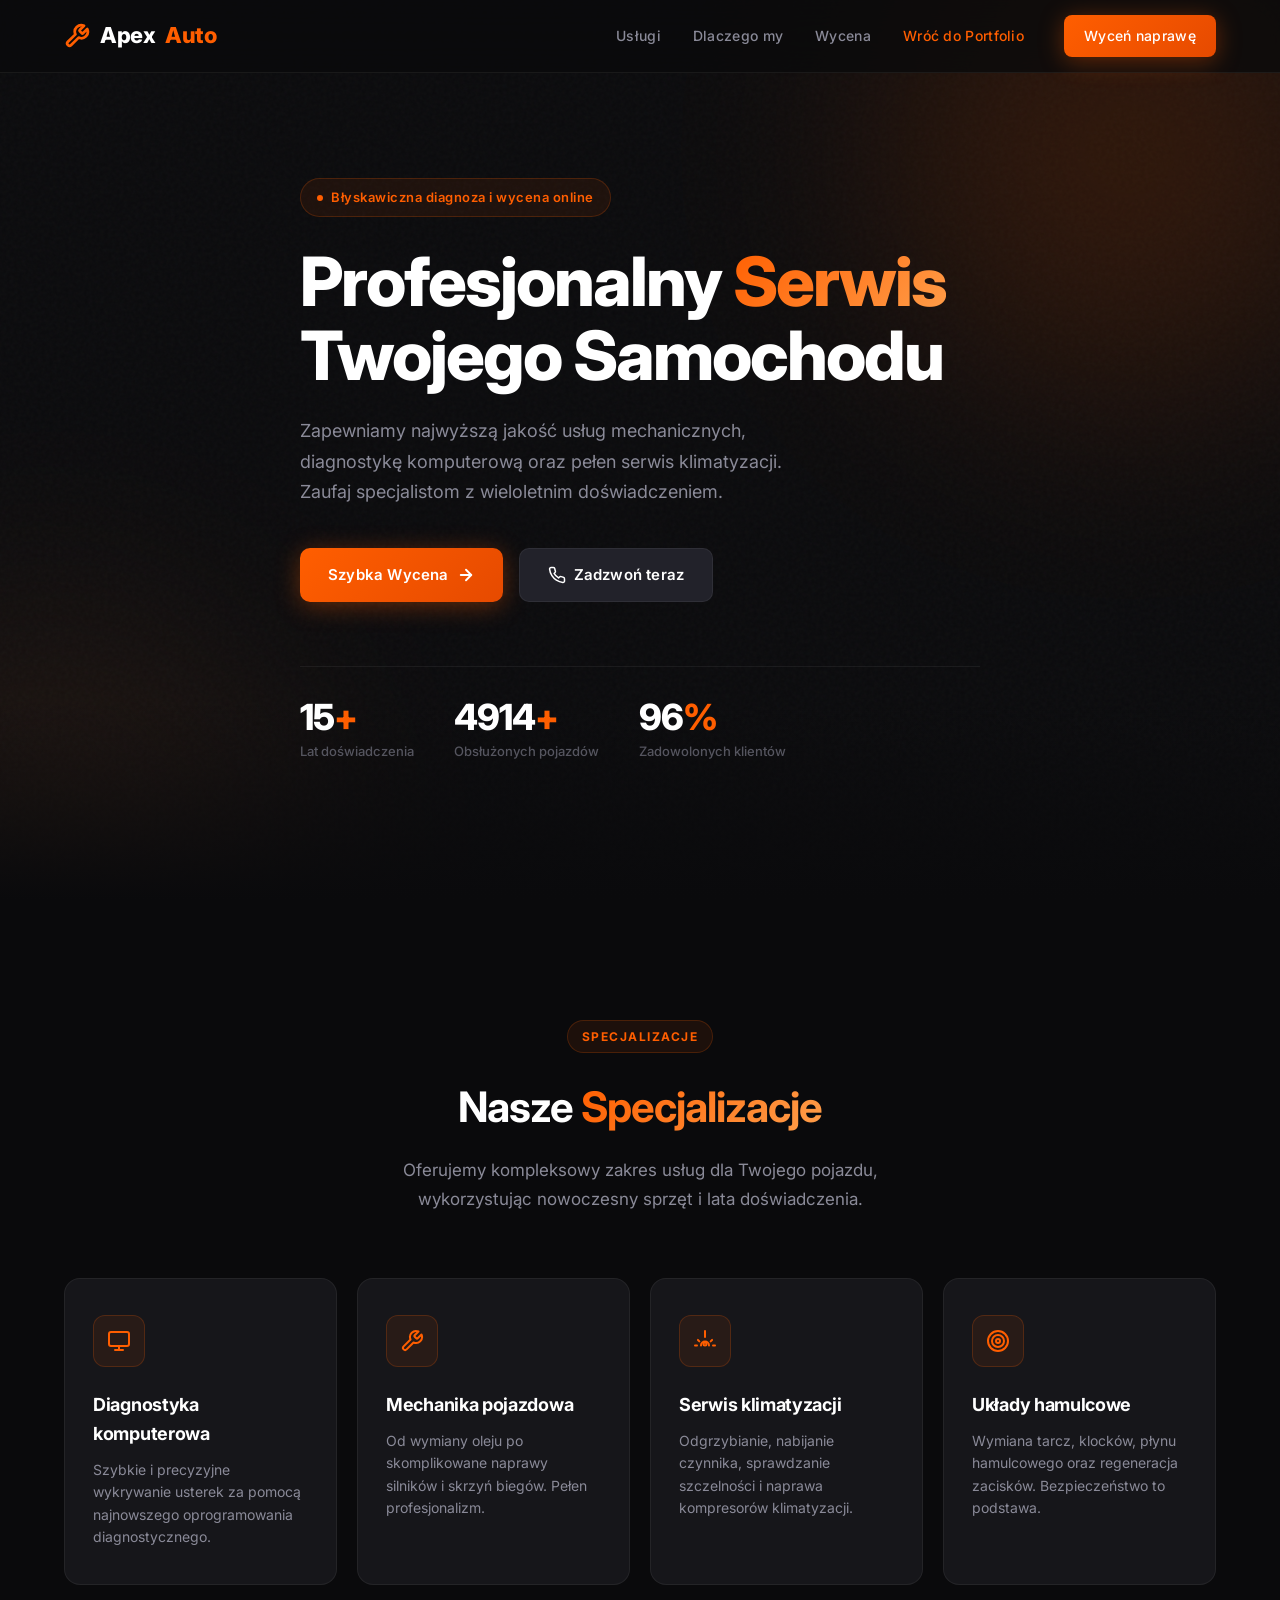
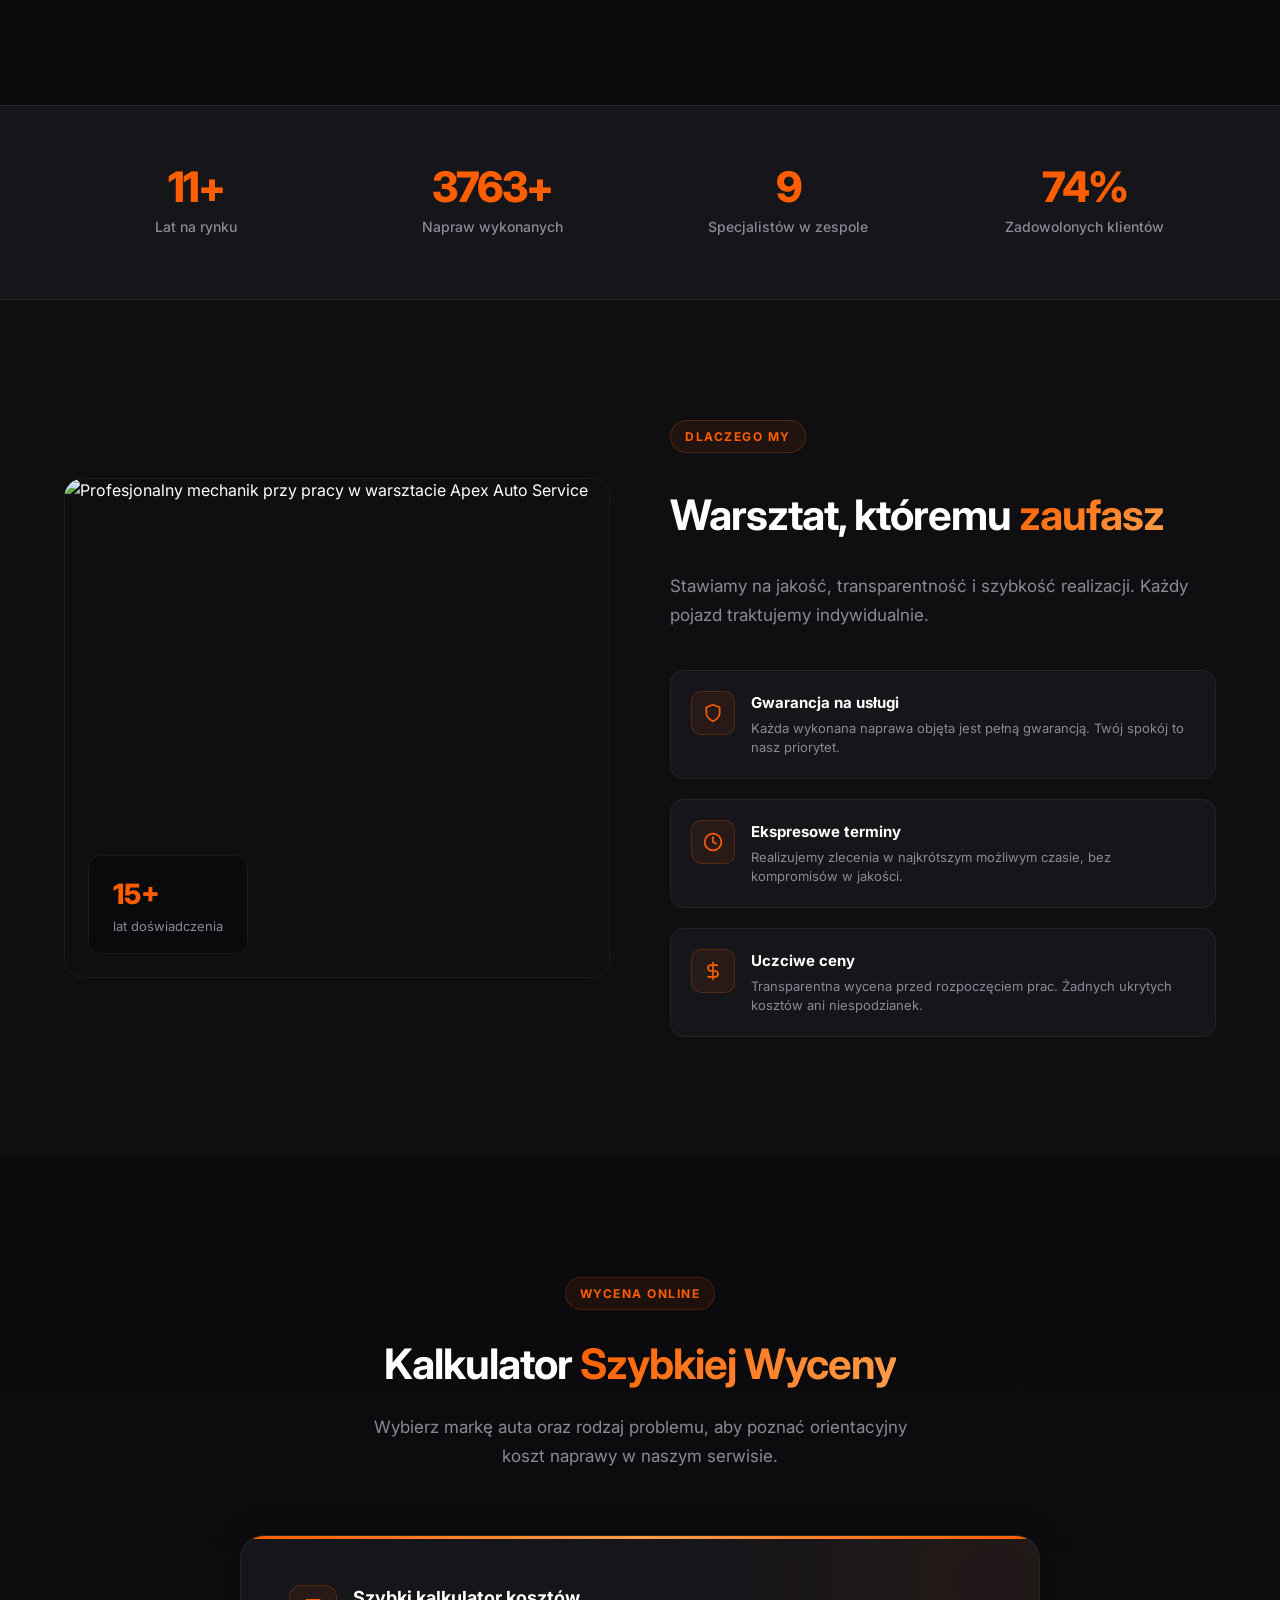
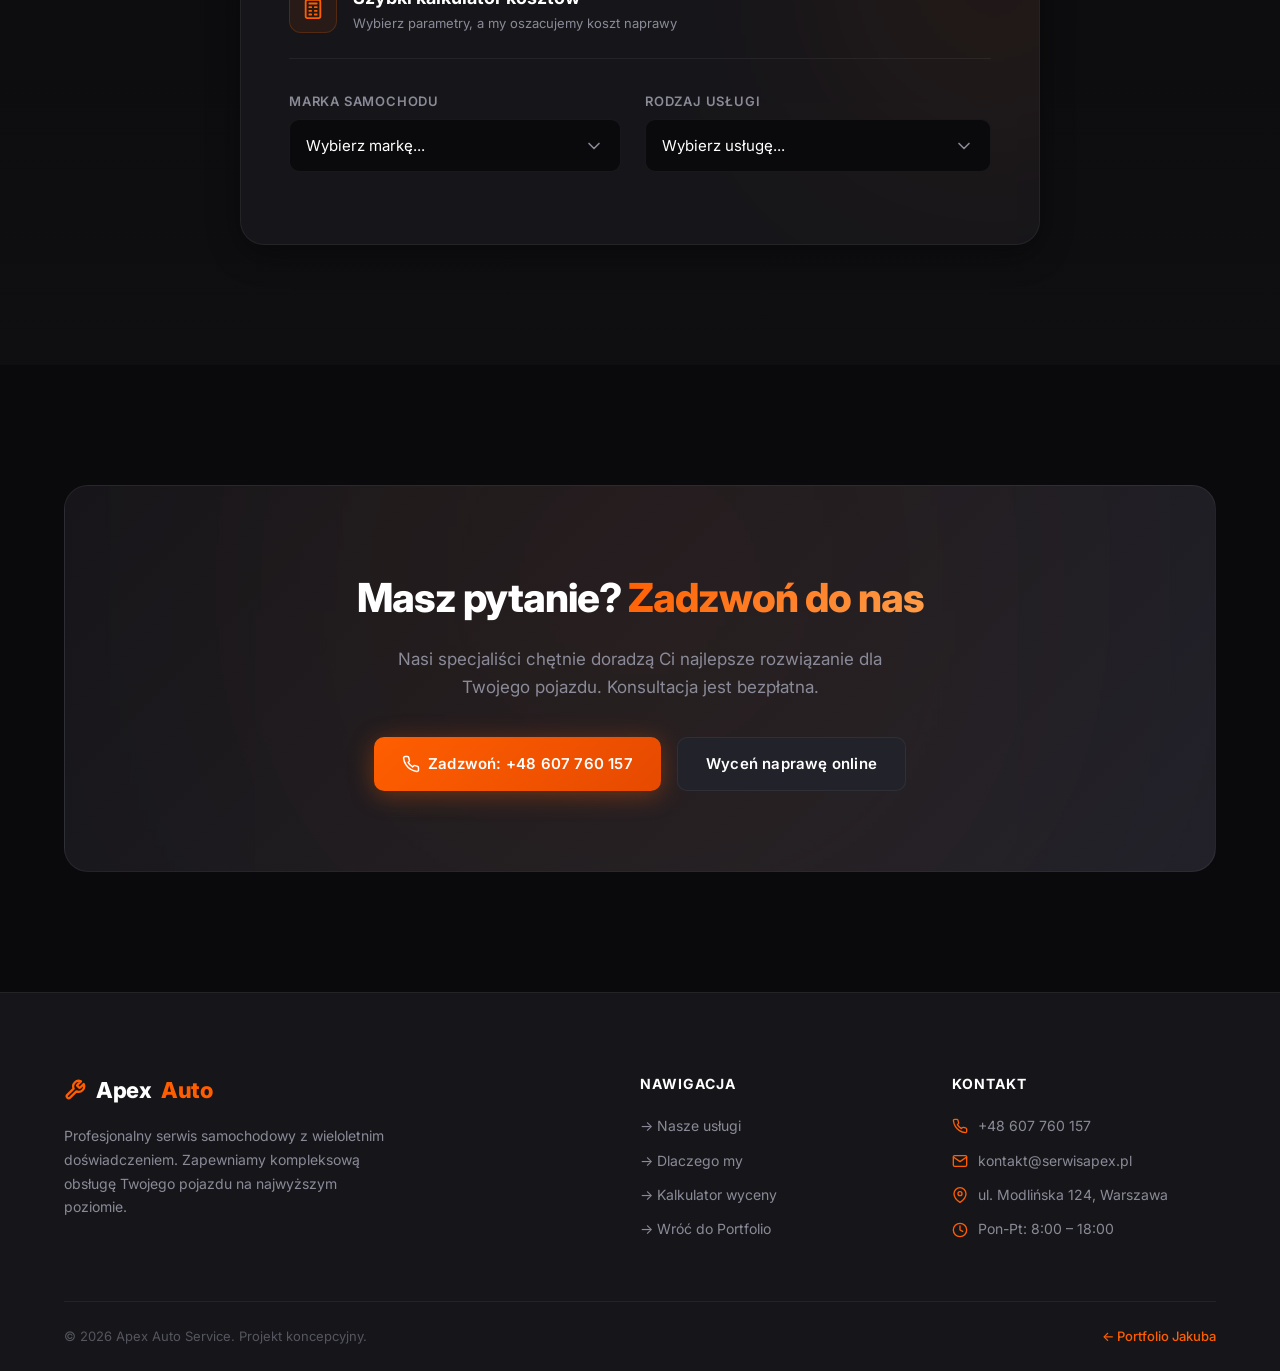
==== commit 3dcb4cad: "optymalizacja wydajnosci v2" ====
--- a/apex-auto.html
+++ b/apex-auto.html
@@ -1281,7 +1281,7 @@
                         Szybka Wycena
                         <svg width="18" height="18" viewBox="0 0 24 24" fill="none" stroke="currentColor" stroke-width="2.5" stroke-linecap="round" stroke-linejoin="round"><line x1="5" y1="12" x2="19" y2="12"></line><polyline points="12 5 19 12 12 19"></polyline></svg>
                     </a>
-                    <a href="tel:+48000000000" class="btn btn-secondary">
+                    <a href="tel:+48607760157" class="btn btn-secondary">
                         <svg width="18" height="18" viewBox="0 0 24 24" fill="none" stroke="currentColor" stroke-width="2" stroke-linecap="round" stroke-linejoin="round"><path d="M22 16.92v3a2 2 0 0 1-2.18 2 19.79 19.79 0 0 1-8.63-3.07 19.5 19.5 0 0 1-6-6 19.79 19.79 0 0 1-3.07-8.67A2 2 0 0 1 4.11 2h3a2 2 0 0 1 2 1.72 12.84 12.84 0 0 0 .7 2.81 2 2 0 0 1-.45 2.11L8.09 9.91a16 16 0 0 0 6 6l1.27-1.27a2 2 0 0 1 2.11-.45 12.84 12.84 0 0 0 2.81.7A2 2 0 0 1 22 16.92z"></path></svg>
                         Zadzwoń teraz
                     </a>
@@ -1485,9 +1485,9 @@
                 <h2>Masz pytanie? <span>Zadzwoń do nas</span></h2>
                 <p>Nasi specjaliści chętnie doradzą Ci najlepsze rozwiązanie dla Twojego pojazdu. Konsultacja jest bezpłatna.</p>
                 <div class="cta-actions">
-                    <a href="tel:+48000000000" class="btn btn-primary">
+                    <a href="tel:+48607760157" class="btn btn-primary">
                         <svg width="18" height="18" viewBox="0 0 24 24" fill="none" stroke="currentColor" stroke-width="2" stroke-linecap="round" stroke-linejoin="round"><path d="M22 16.92v3a2 2 0 0 1-2.18 2 19.79 19.79 0 0 1-8.63-3.07 19.5 19.5 0 0 1-6-6 19.79 19.79 0 0 1-3.07-8.67A2 2 0 0 1 4.11 2h3a2 2 0 0 1 2 1.72 12.84 12.84 0 0 0 .7 2.81 2 2 0 0 1-.45 2.11L8.09 9.91a16 16 0 0 0 6 6l1.27-1.27a2 2 0 0 1 2.11-.45 12.84 12.84 0 0 0 2.81.7A2 2 0 0 1 22 16.92z"></path></svg>
-                        Zadzwoń: +48 000 000 000
+                        Zadzwoń: +48 607 760 157
                     </a>
                     <a href="#kalkulator" class="btn btn-secondary">
                         Wyceń naprawę online
@@ -1523,15 +1523,15 @@
                     <div class="footer-col-title">Kontakt</div>
                     <div class="footer-contact-item">
                         <svg width="16" height="16" viewBox="0 0 24 24" fill="none" stroke="currentColor" stroke-width="2" stroke-linecap="round" stroke-linejoin="round"><path d="M22 16.92v3a2 2 0 0 1-2.18 2 19.79 19.79 0 0 1-8.63-3.07 19.5 19.5 0 0 1-6-6 19.79 19.79 0 0 1-3.07-8.67A2 2 0 0 1 4.11 2h3a2 2 0 0 1 2 1.72 12.84 12.84 0 0 0 .7 2.81 2 2 0 0 1-.45 2.11L8.09 9.91a16 16 0 0 0 6 6l1.27-1.27a2 2 0 0 1 2.11-.45 12.84 12.84 0 0 0 2.81.7A2 2 0 0 1 22 16.92z"></path></svg>
-                        +48 000 000 000
+                        +48 607 760 157
                     </div>
                     <div class="footer-contact-item">
                         <svg width="16" height="16" viewBox="0 0 24 24" fill="none" stroke="currentColor" stroke-width="2" stroke-linecap="round" stroke-linejoin="round"><path d="M4 4h16c1.1 0 2 .9 2 2v12c0 1.1-.9 2-2 2H4c-1.1 0-2-.9-2-2V6c0-1.1.9-2 2-2z"></path><polyline points="22,6 12,13 2,6"></polyline></svg>
-                        kontakt@apexauto.pl
+                        kontakt@serwisapex.pl
                     </div>
                     <div class="footer-contact-item">
                         <svg width="16" height="16" viewBox="0 0 24 24" fill="none" stroke="currentColor" stroke-width="2" stroke-linecap="round" stroke-linejoin="round"><path d="M21 10c0 7-9 13-9 13s-9-6-9-13a9 9 0 0 1 18 0z"></path><circle cx="12" cy="10" r="3"></circle></svg>
-                        ul. Przykładowa 42, Warszawa
+                        ul. Modlińska 124, Warszawa
                     </div>
                     <div class="footer-contact-item">
                         <svg width="16" height="16" viewBox="0 0 24 24" fill="none" stroke="currentColor" stroke-width="2" stroke-linecap="round" stroke-linejoin="round"><circle cx="12" cy="12" r="10"></circle><polyline points="12 6 12 12 16 14"></polyline></svg>
